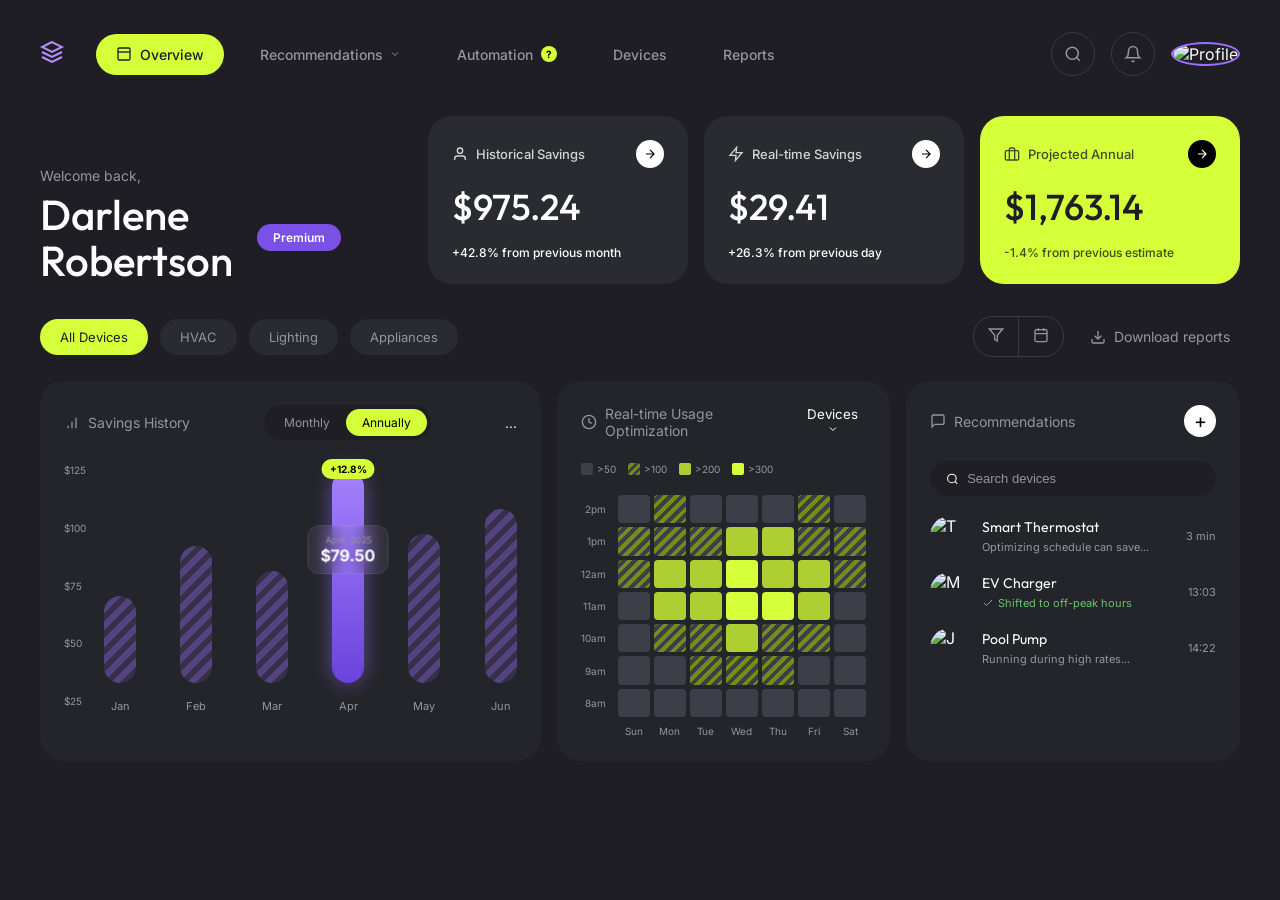
==== dashboard/index.html @ 96c500b2 "dashboards saving display" ====
<!DOCTYPE html>
<html lang="en">
<head>
    <meta charset="UTF-8">
    <meta name="viewport" content="width=device-width, initial-scale=1.0">
    <title>Savings Dashboard</title>
    <link rel="stylesheet" href="styles.css">
    <link href="https://fonts.googleapis.com/css2?family=Inter:wght@400;500;600;700&display=swap" rel="stylesheet">
    <link href="https://fonts.googleapis.com/css2?family=Outfit:wght@400;500;600;700&display=swap" rel="stylesheet">
</head>
<body>
    <div class="dashboard-container">
        <!-- Top Navigation -->
        <nav class="top-nav">
            <div class="left-nav">
                <div class="logo">
                    <svg viewBox="0 0 24 24" width="24" height="24" stroke="currentColor" stroke-width="2" fill="none">
                        <path d="M12 2L2 7l10 5 10-5-10-5zM2 17l10 5 10-5M2 12l10 5 10-5"></path>
                    </svg>
                </div>
                <button class="nav-btn active">
                    <svg width="16" height="16" viewBox="0 0 24 24" fill="none" stroke="currentColor" stroke-width="2"><rect x="3" y="3" width="18" height="18" rx="2"/><path d="M3 9h18"/></svg>
                    Overview
                </button>
                <button class="nav-btn dropdown">Recommendations <svg width="12" height="12" viewBox="0 0 24 24" fill="none" stroke="currentColor" stroke-width="2"><path d="M6 9l6 6 6-6"/></svg></button>
                <button class="nav-btn">Automation <span class="help-icon">?</span></button>
                <button class="nav-btn">Devices</button>
                <button class="nav-btn">Reports</button>
            </div>
            <div class="right-nav">
                <button class="icon-btn search-btn">
                    <svg width="18" height="18" viewBox="0 0 24 24" fill="none" stroke="currentColor" stroke-width="2"><circle cx="11" cy="11" r="8"/><path d="M21 21l-4.35-4.35"/></svg>
                </button>
                <button class="icon-btn">
                    <svg width="18" height="18" viewBox="0 0 24 24" fill="none" stroke="currentColor" stroke-width="2"><path d="M18 8A6 6 0 0 0 6 8c0 7-3 9-3 9h18s-3-2-3-9"/><path d="M13.73 21a2 2 0 0 1-3.46 0"/></svg>
                </button>
                <div class="avatar">
                    <img src="https://i.pravatar.cc/150?u=darlene" alt="Profile">
                </div>
            </div>
        </nav>

        <!-- Header and KPIs -->
        <div class="header-section">
            <div class="greeting">
                <p class="subtitle">Welcome back,</p>
                <div class="title-row">
                    <h1>Darlene<br>Robertson</h1>
                    <span class="badge premium">Premium</span>
                </div>
            </div>
            
            <div class="kpi-group">
                <div class="kpi-card dark">
                    <div class="kpi-header">
                        <div class="kpi-title">
                            <svg width="16" height="16" viewBox="0 0 24 24" fill="none" stroke="currentColor" stroke-width="2"><path d="M20 21v-2a4 4 0 0 0-4-4H8a4 4 0 0 0-4 4v2"/><circle cx="12" cy="7" r="4"/></svg>
                            Historical Savings
                        </div>
                        <button class="arrow-btn"><svg width="14" height="14" viewBox="0 0 24 24" fill="none" stroke="currentColor" stroke-width="2"><path d="M5 12h14m-7-7 7 7-7 7"/></svg></button>
                    </div>
                    <div class="kpi-value">$975.24</div>
                    <div class="kpi-trend up">+42.8% from previous month</div>
                </div>
                
                <div class="kpi-card dark">
                    <div class="kpi-header">
                        <div class="kpi-title">
                            <svg width="16" height="16" viewBox="0 0 24 24" fill="none" stroke="currentColor" stroke-width="2"><path d="M13 2L3 14h9l-1 8 10-12h-9l1-8z"/></svg>
                            Real-time Savings
                        </div>
                        <button class="arrow-btn"><svg width="14" height="14" viewBox="0 0 24 24" fill="none" stroke="currentColor" stroke-width="2"><path d="M5 12h14m-7-7 7 7-7 7"/></svg></button>
                    </div>
                    <div class="kpi-value">$29.41</div>
                    <div class="kpi-trend up">+26.3% from previous day</div>
                </div>

                <div class="kpi-card lime">
                    <div class="kpi-header">
                        <div class="kpi-title">
                            <svg width="16" height="16" viewBox="0 0 24 24" fill="none" stroke="currentColor" stroke-width="2"><rect x="2" y="7" width="20" height="14" rx="2" ry="2"/><path d="M16 21V5a2 2 0 0 0-2-2h-4a2 2 0 0 0-2 2v16"/></svg>
                            Projected Annual
                        </div>
                        <button class="arrow-btn"><svg width="14" height="14" viewBox="0 0 24 24" fill="none" stroke="currentColor" stroke-width="2"><path d="M5 12h14m-7-7 7 7-7 7"/></svg></button>
                    </div>
                    <div class="kpi-value">$1,763.14</div>
                    <div class="kpi-trend down">-1.4% from previous estimate</div>
                </div>
            </div>
        </div>

        <!-- Secondary Toolbar -->
        <div class="toolbar">
            <div class="tabs">
                <button class="tab lime">All Devices</button>
                <button class="tab">HVAC</button>
                <button class="tab">Lighting</button>
                <button class="tab">Appliances</button>
            </div>
            <div class="toolbar-actions">
                <div class="icon-group">
                    <button class="icon-btn-small"><svg width="16" height="16" viewBox="0 0 24 24" fill="none" stroke="currentColor" stroke-width="2"><polygon points="22 3 2 3 10 12.46 10 19 14 21 14 12.46 22 3"/></svg></button>
                    <button class="icon-btn-small"><svg width="16" height="16" viewBox="0 0 24 24" fill="none" stroke="currentColor" stroke-width="2"><rect x="3" y="4" width="18" height="18" rx="2" ry="2"/><line x1="16" y1="2" x2="16" y2="6"/><line x1="8" y1="2" x2="8" y2="6"/><line x1="3" y1="10" x2="21" y2="10"/></svg></button>
                </div>
                <button class="download-btn">
                    <svg width="16" height="16" viewBox="0 0 24 24" fill="none" stroke="currentColor" stroke-width="2"><path d="M21 15v4a2 2 0 0 1-2 2H5a2 2 0 0 1-2-2v-4"/><polyline points="7 10 12 15 17 10"/><line x1="12" y1="15" x2="12" y2="3"/></svg>
                    Download reports
                </button>
            </div>
        </div>

        <!-- Main Content Widgets -->
        <div class="widgets-grid">
            
            <!-- Bar Chart Widget -->
            <div class="widget bar-chart-widget">
                <div class="widget-header">
                    <div class="widget-title">
                        <svg width="16" height="16" viewBox="0 0 24 24" fill="none" stroke="currentColor" stroke-width="2"><path d="M12 20V10M18 20V4M6 20v-4"/></svg>
                        Savings History
                    </div>
                    <div class="toggle-group">
                        <button class="toggle">Monthly</button>
                        <button class="toggle active">Annually</button>
                    </div>
                    <button class="more-btn">...</button>
                </div>
                
                <div class="chart-container">
                    <!-- Pure CSS Chart -->
                    <div class="y-axis">
                        <span>$125</span>
                        <span>$100</span>
                        <span>$75</span>
                        <span>$50</span>
                        <span>$25</span>
                    </div>
                    <div class="bars">
                        <div class="bar-col">
                            <div class="bar striped" style="height: 35%;"></div>
                            <span class="x-label">Jan</span>
                        </div>
                        <div class="bar-col">
                            <div class="bar striped" style="height: 55%;"></div>
                            <span class="x-label">Feb</span>
                        </div>
                        <div class="bar-col">
                            <div class="bar striped" style="height: 45%;"></div>
                            <span class="x-label">Mar</span>
                        </div>
                        <div class="bar-col active">
                            <div class="tooltip">
                                <span class="tt-date">April, 2025</span>
                                <span class="tt-val">$79.50</span>
                            </div>
                            <div class="bar solid" style="height: 85%;">
                                <div class="bar-badge">+12.8%</div>
                            </div>
                            <span class="x-label">Apr</span>
                        </div>
                        <div class="bar-col">
                            <div class="bar striped" style="height: 60%;"></div>
                            <span class="x-label">May</span>
                        </div>
                        <div class="bar-col">
                            <div class="bar striped" style="height: 70%;"></div>
                            <span class="x-label">Jun</span>
                        </div>
                    </div>
                </div>
            </div>

            <!-- Heatmap Widget -->
            <div class="widget heatmap-widget">
                <div class="widget-header">
                    <div class="widget-title">
                        <svg width="16" height="16" viewBox="0 0 24 24" fill="none" stroke="currentColor" stroke-width="2"><circle cx="12" cy="12" r="10"/><polyline points="12 6 12 12 16 14"/></svg>
                        Real-time Usage Optimization
                    </div>
                    <button class="dropdown-btn">Devices <svg width="12" height="12" viewBox="0 0 24 24" fill="none" stroke="currentColor" stroke-width="2"><path d="M6 9l6 6 6-6"/></svg></button>
                </div>
                <div class="heatmap-legend">
                    <span class="legend-item"><span class="dot dark"></span> &gt;50</span>
                    <span class="legend-item"><span class="dot striped"></span> &gt;100</span>
                    <span class="legend-item"><span class="dot med"></span> &gt;200</span>
                    <span class="legend-item"><span class="dot light"></span> &gt;300</span>
                </div>
                <div class="heatmap-grid" id="heatmap-container">
                    <!-- Populated by JS -->
                </div>
            </div>

            <!-- List Widget -->
            <div class="widget list-widget">
                <div class="widget-header">
                    <div class="widget-title">
                        <svg width="16" height="16" viewBox="0 0 24 24" fill="none" stroke="currentColor" stroke-width="2"><path d="M21 15a2 2 0 0 1-2 2H7l-4 4V5a2 2 0 0 1 2-2h14a2 2 0 0 1 2 2z"/></svg>
                        Recommendations
                    </div>
                    <button class="add-btn">+</button>
                </div>
                <div class="search-input">
                    <svg width="14" height="14" viewBox="0 0 24 24" fill="none" stroke="currentColor" stroke-width="2"><circle cx="11" cy="11" r="8"/><path d="M21 21l-4.35-4.35"/></svg>
                    <input type="text" placeholder="Search devices">
                </div>
                <div class="list-items">
                    <div class="list-item">
                        <div class="item-avatar avatar-1">
                            <img src="https://i.pravatar.cc/150?u=theresa" alt="T">
                        </div>
                        <div class="item-content">
                            <div class="item-name">Smart Thermostat</div>
                            <div class="item-desc">Optimizing schedule can save...</div>
                        </div>
                        <div class="item-meta">3 min</div>
                    </div>
                    <div class="list-item">
                        <div class="item-avatar avatar-2">
                            <img src="https://i.pravatar.cc/150?u=marvin" alt="M">
                        </div>
                        <div class="item-content">
                            <div class="item-name">EV Charger</div>
                            <div class="item-desc success"><svg width="12" height="12" viewBox="0 0 24 24" fill="none" stroke="currentColor" stroke-width="2"><polyline points="20 6 9 17 4 12"/></svg> Shifted to off-peak hours</div>
                        </div>
                        <div class="item-meta">13:03</div>
                    </div>
                    <div class="list-item">
                        <div class="item-avatar avatar-3">
                            <img src="https://i.pravatar.cc/150?u=jenny" alt="J">
                        </div>
                        <div class="item-content">
                            <div class="item-name">Pool Pump</div>
                            <div class="item-desc">Running during high rates...</div>
                        </div>
                        <div class="item-meta">14:22</div>
                    </div>
                </div>
            </div>

        </div>
    </div>
    <script src="app.js"></script>
</body>
</html>
---- dashboard/styles.css ----
:root {
    --bg-dark: #1e1e24;
    --panel-bg: #24252a;
    --card-dark: #2a2b30;
    --lime: #d4ff39;
    --lime-hover: #e0ff66;
    --purple: #9b70ff;
    --purple-light: #b392ff;
    --purple-dark: #7a50e6;
    --text-primary: #ffffff;
    --text-sec: #95969c;
    --border: #3b3c43;

    --success: #6cc172;
    --danger: #ff6b6b;
    --font-main: 'Inter', sans-serif;
    --font-heading: 'Outfit', sans-serif;
}

* {
    box-sizing: border-box;
    margin: 0;
    padding: 0;
}

body {
    background-color: var(--bg-dark);
    color: var(--text-primary);
    font-family: var(--font-main);
    margin: 0;
    padding: 0;
    min-height: 100vh;
}

.dashboard-container {
    background-color: var(--bg-dark);
    width: 100%;
    min-height: 100vh;
    padding: 32px 40px;
    display: flex;
    flex-direction: column;
}

button {
    background: transparent;
    border: none;
    cursor: pointer;
    font-family: var(--font-main);
    color: var(--text-primary);
}

/* TOP NAV */
.top-nav {
    display: flex;
    justify-content: space-between;
    align-items: center;
    margin-bottom: 40px;
}

.left-nav {
    display: flex;
    align-items: center;
    gap: 16px;
}

.logo {
    color: var(--purple-light);
    margin-right: 16px;
}

.nav-btn {
    padding: 12px 20px;
    border-radius: 40px;
    font-weight: 500;
    font-size: 14px;
    display: flex;
    align-items: center;
    gap: 8px;
    color: var(--text-sec);
    transition: all 0.2s;
}

.nav-btn:hover {
    background: rgba(255, 255, 255, 0.05);
    color: var(--text-primary);
}

.nav-btn.active {
    background-color: var(--lime);
    color: #1e1e24;
}

.nav-btn.dropdown {
    gap: 6px;
}

.help-icon {
    display: inline-flex;
    justify-content: center;
    align-items: center;
    width: 16px;
    height: 16px;
    background: var(--lime);
    color: #000;
    border-radius: 50%;
    font-size: 10px;
    font-weight: bold;
}

.right-nav {
    display: flex;
    align-items: center;
    gap: 16px;
}

.icon-btn {
    width: 44px;
    height: 44px;
    border-radius: 50%;
    border: 1px solid var(--border);
    display: flex;
    justify-content: center;
    align-items: center;
    color: var(--text-sec);
    transition: 0.2s;
}

.icon-btn:hover {
    color: var(--text-primary);
    border-color: var(--text-sec);
}

.avatar img {
    width: 44px;
    height: 44px;
    border-radius: 50%;
    object-fit: cover;
    border: 2px solid var(--purple);
}

/* HEADER & KPIs */
.header-section {
    display: flex;
    justify-content: space-between;
    align-items: flex-end;
    margin-bottom: 32px;
}

.greeting .subtitle {
    color: var(--text-sec);
    font-size: 14px;
    margin-bottom: 8px;
}

.greeting .title-row {
    display: flex;
    align-items: center;
    gap: 24px;
}

.greeting h1 {
    font-family: var(--font-heading);
    font-size: 42px;
    line-height: 1.1;
    font-weight: 500;
}

.badge {
    padding: 6px 16px;
    border-radius: 20px;
    font-size: 12px;
    font-weight: 600;
}

.badge.premium {
    background-color: var(--purple-dark);
    color: var(--text-primary);
}

.kpi-group {
    display: flex;
    gap: 16px;
}

.kpi-card {
    border-radius: 24px;
    padding: 24px;
    width: 260px;
    display: flex;
    flex-direction: column;
    gap: 16px;
}

.kpi-card.dark {
    background-color: var(--card-dark);
}

.kpi-card.lime {
    background-color: var(--lime);
    color: #1e1e24;
}

.kpi-header {
    display: flex;
    justify-content: space-between;
    align-items: center;
}

.kpi-title {
    display: flex;
    align-items: center;
    gap: 8px;
    font-size: 13px;
    font-weight: 500;
    opacity: 0.8;
}

.kpi-card.dark .arrow-btn {
    background: #fff;
    color: #000;
}

.kpi-card.lime .arrow-btn {
    background: #000;
    color: #fff;
}

.arrow-btn {
    width: 28px;
    height: 28px;
    border-radius: 50%;
    display: flex;
    justify-content: center;
    align-items: center;
}

.kpi-value {
    font-family: var(--font-heading);
    font-size: 36px;
    font-weight: 500;
}

.kpi-trend {
    font-size: 12px;
    display: flex;
    gap: 4px;
    font-weight: 500;
}

.kpi-card.dark .kpi-trend.up {
    color: #fff;
}

.kpi-card.lime .kpi-trend.down {
    color: rgba(0, 0, 0, 0.7);
}

/* TOOLBAR */
.toolbar {
    display: flex;
    justify-content: space-between;
    margin-bottom: 24px;
    align-items: center;
}

.tabs {
    display: flex;
    gap: 12px;
}

.tab {
    padding: 10px 20px;
    border-radius: 24px;
    font-size: 13px;
    background-color: var(--card-dark);
    color: var(--text-sec);
    transition: 0.2s;
}

.tab:hover {
    color: var(--text-primary);
}

.tab.lime {
    background-color: var(--lime);
    color: #1e1e24;
}

.toolbar-actions {
    display: flex;
    gap: 16px;
    align-items: center;
}

.icon-group {
    display: flex;
    border: 1px solid var(--border);
    border-radius: 20px;
    overflow: hidden;
}

.icon-btn-small {
    padding: 10px 14px;
    color: var(--text-sec);
    border-right: 1px solid var(--border);
}

.icon-btn-small:last-child {
    border-right: none;
}

.icon-btn-small:hover {
    color: var(--text-primary);
}

.download-btn {
    display: flex;
    align-items: center;
    gap: 8px;
    color: var(--text-sec);
    font-size: 14px;
    padding: 10px;
}

.download-btn:hover {
    color: var(--text-primary);
}

/* WIDGETS GRID */
.widgets-grid {
    display: grid;
    grid-template-columns: 1.5fr 1fr 1fr;
    gap: 16px;
    height: 380px;
}

.widget {
    background-color: var(--panel-bg);
    border-radius: 24px;
    padding: 24px;
    display: flex;
    flex-direction: column;
}

.widget-header {
    display: flex;
    justify-content: space-between;
    align-items: center;
    margin-bottom: 24px;
}

.widget-title {
    display: flex;
    align-items: center;
    gap: 8px;
    font-size: 14px;
    color: var(--text-sec);
}

/* Chart */
.toggle-group {
    display: flex;
    background: #1e1e24;
    border-radius: 20px;
    padding: 4px;
}

.toggle {
    padding: 6px 16px;
    border-radius: 16px;
    font-size: 12px;
    color: var(--text-sec);
}

.toggle.active {
    background-color: var(--lime);
    color: #000;
}

.chart-container {
    display: flex;
    flex-grow: 1;
    position: relative;
    padding-left: 40px;
    padding-bottom: 24px;
}

.y-axis {
    position: absolute;
    left: 0;
    top: 0;
    bottom: 30px;
    display: flex;
    flex-direction: column;
    justify-content: space-between;
    font-size: 10px;
    color: var(--text-sec);
}

.bars {
    display: flex;
    justify-content: space-between;
    align-items: flex-end;
    width: 100%;
    height: 100%;
    position: relative;
}

.bar-col {
    display: flex;
    flex-direction: column;
    align-items: center;
    height: 100%;
    justify-content: flex-end;
    width: 32px;
    position: relative;
}

.bar {
    width: 100%;
    border-radius: 16px;
    transition: 0.3s;
}

.bar.striped {
    background: repeating-linear-gradient(-45deg,
            rgba(155, 112, 255, 0.4),
            rgba(155, 112, 255, 0.4) 6px,
            rgba(155, 112, 255, 0.15) 6px,
            rgba(155, 112, 255, 0.15) 12px);
}

.bar-col.active .bar.solid {
    background: linear-gradient(to bottom, #a381fb, #6b43dc);
    position: relative;
    box-shadow: 0 0 20px rgba(155, 112, 255, 0.5);
}

.bar-badge {
    position: absolute;
    top: -12px;
    left: 50%;
    transform: translateX(-50%);
    background: var(--lime);
    color: #000;
    font-size: 10px;
    font-weight: bold;
    padding: 4px 8px;
    border-radius: 12px;
}

.x-label {
    margin-top: 16px;
    font-size: 11px;
    color: var(--text-sec);
}

/* Heatmap */
.heatmap-legend {
    display: flex;
    gap: 12px;
    font-size: 10px;
    color: var(--text-sec);
    margin-bottom: 20px;
}

.legend-item {
    display: flex;
    align-items: center;
    gap: 4px;
}

.dot {
    width: 12px;
    height: 12px;
    border-radius: 2px;
}

.dot.dark {
    background: #3c3f47;
}

.dot.striped {
    background: repeating-linear-gradient(-45deg,
            #758c19,
            #758c19 3px,
            #3c3f47 3px,
            #3c3f47 6px);
}

.dot.med {
    background: #adcf32;
}

.dot.light {
    background: #d4ff39;
}

.heatmap-grid {
    display: grid;
    grid-template-columns: auto repeat(7, 1fr);
    grid-template-rows: repeat(7, 1fr);
    gap: 4px;
    flex-grow: 1;
}

.hm-cell {
    border-radius: 4px;
    min-height: 12px;
}

.hm-cell.dark {
    background: #3c3f47;
}

.hm-cell.striped {
    background: repeating-linear-gradient(-45deg,
            #758c19,
            #758c19 4px,
            #3c3f47 4px,
            #3c3f47 8px);
}

.hm-cell.med {
    background: #adcf32;
}

.hm-cell.light {
    background: #d4ff39;
}

.hm-label {
    font-size: 10px;
    color: var(--text-sec);
    display: flex;
    align-items: center;
    justify-content: flex-end;
    padding-right: 8px;
}

.hm-x-label {
    text-align: center;
    font-size: 10px;
    color: var(--text-sec);
    margin-top: 4px;
}

/* List */
.add-btn {
    width: 32px;
    height: 32px;
    border-radius: 50%;
    background: #fff;
    color: #000;
    font-size: 20px;
    display: flex;
    justify-content: center;
    align-items: center;
}

.search-input {
    display: flex;
    align-items: center;
    gap: 8px;
    background: #1e1e24;
    border-radius: 20px;
    padding: 10px 16px;
    margin-bottom: 20px;
}

.search-input input {
    background: transparent;
    border: none;
    outline: none;
    color: #fff;
    font-size: 13px;
    width: 100%;
}

.search-input input::placeholder {
    color: var(--text-sec);
}

.list-items {
    display: flex;
    flex-direction: column;
    gap: 16px;
    overflow-y: auto;
}

.list-item {
    display: flex;
    align-items: center;
    gap: 12px;
}

.item-avatar {
    width: 40px;
    height: 40px;
    border-radius: 50%;
    overflow: hidden;
}

.item-avatar img {
    width: 100%;
    height: 100%;
    object-fit: cover;
}

.item-content {
    flex-grow: 1;
}

.item-name {
    font-size: 14px;
    font-family: var(--font-heading);
    margin-bottom: 4px;
}

.item-desc {
    font-size: 11px;
    color: var(--text-sec);
    display: flex;
    align-items: center;
    gap: 4px;
}

.item-desc.success {
    color: var(--success);
}

.item-meta {
    font-size: 11px;
    color: var(--text-sec);
}

/* Active Bar Tooltip */
.tooltip {
    position: absolute;
    top: 50%;
    left: 50%;
    transform: translate(-50%, -130%);
    background: rgba(255, 255, 255, 0.05);
    backdrop-filter: blur(10px);
    border: 1px solid rgba(255, 255, 255, 0.1);
    padding: 8px 12px;
    border-radius: 12px;
    display: flex;
    flex-direction: column;
    align-items: center;
    pointer-events: none;
    z-index: 10;
}

.tt-date {
    font-size: 9px;
    color: var(--text-sec);
}

.tt-val {
    font-size: 16px;
    font-weight: bold;
    color: #fff;
}
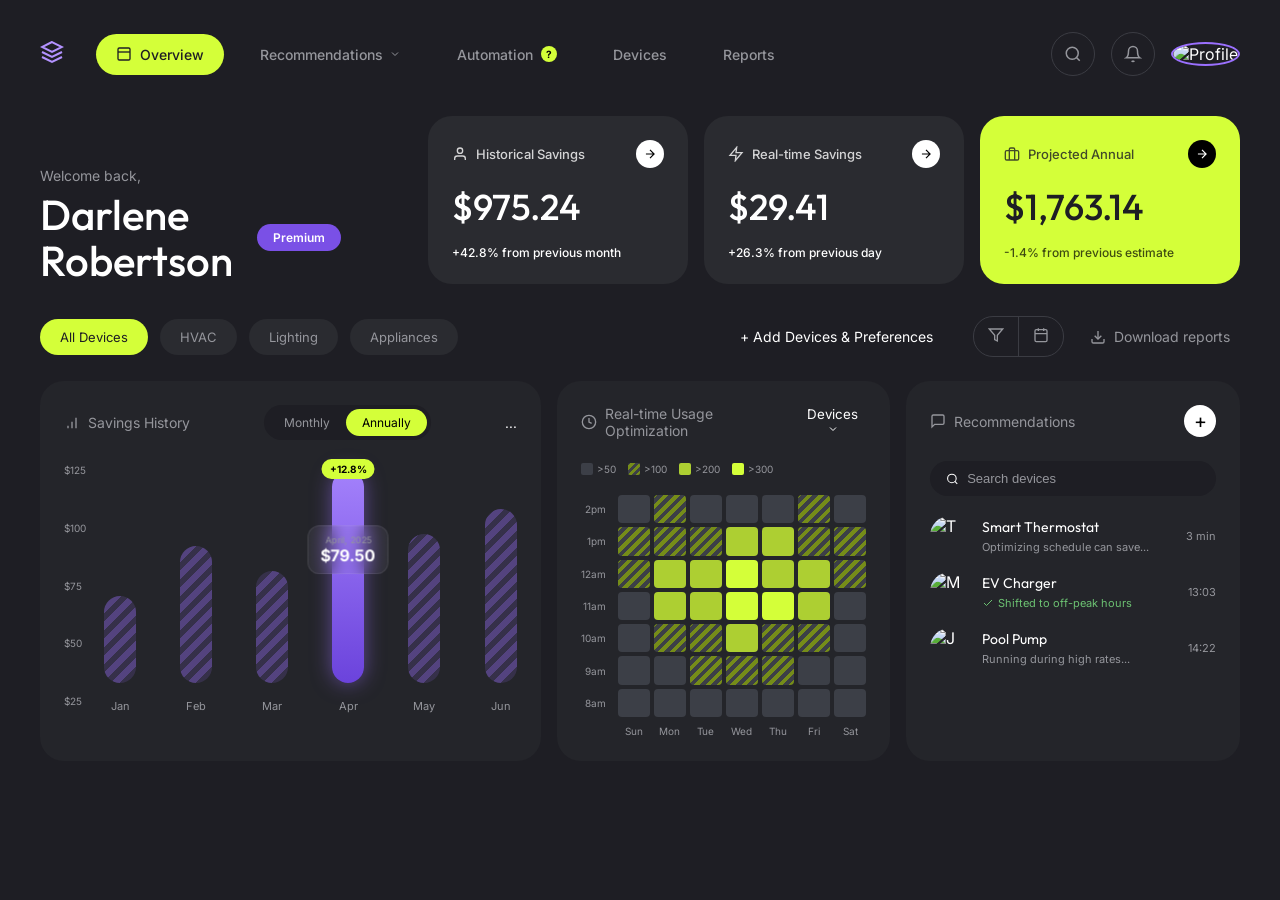
==== commit 9a6689c3: "onboarding flow creation" ====
--- a/dashboard/index.html
+++ b/dashboard/index.html
@@ -1,5 +1,6 @@
 <!DOCTYPE html>
 <html lang="en">
+
 <head>
     <meta charset="UTF-8">
     <meta name="viewport" content="width=device-width, initial-scale=1.0">
@@ -8,6 +9,7 @@
     <link href="https://fonts.googleapis.com/css2?family=Inter:wght@400;500;600;700&display=swap" rel="stylesheet">
     <link href="https://fonts.googleapis.com/css2?family=Outfit:wght@400;500;600;700&display=swap" rel="stylesheet">
 </head>
+
 <body>
     <div class="dashboard-container">
         <!-- Top Navigation -->
@@ -19,20 +21,32 @@
                     </svg>
                 </div>
                 <button class="nav-btn active">
-                    <svg width="16" height="16" viewBox="0 0 24 24" fill="none" stroke="currentColor" stroke-width="2"><rect x="3" y="3" width="18" height="18" rx="2"/><path d="M3 9h18"/></svg>
+                    <svg width="16" height="16" viewBox="0 0 24 24" fill="none" stroke="currentColor" stroke-width="2">
+                        <rect x="3" y="3" width="18" height="18" rx="2" />
+                        <path d="M3 9h18" />
+                    </svg>
                     Overview
                 </button>
-                <button class="nav-btn dropdown">Recommendations <svg width="12" height="12" viewBox="0 0 24 24" fill="none" stroke="currentColor" stroke-width="2"><path d="M6 9l6 6 6-6"/></svg></button>
+                <button class="nav-btn dropdown">Recommendations <svg width="12" height="12" viewBox="0 0 24 24"
+                        fill="none" stroke="currentColor" stroke-width="2">
+                        <path d="M6 9l6 6 6-6" />
+                    </svg></button>
                 <button class="nav-btn">Automation <span class="help-icon">?</span></button>
                 <button class="nav-btn">Devices</button>
                 <button class="nav-btn">Reports</button>
             </div>
             <div class="right-nav">
                 <button class="icon-btn search-btn">
-                    <svg width="18" height="18" viewBox="0 0 24 24" fill="none" stroke="currentColor" stroke-width="2"><circle cx="11" cy="11" r="8"/><path d="M21 21l-4.35-4.35"/></svg>
+                    <svg width="18" height="18" viewBox="0 0 24 24" fill="none" stroke="currentColor" stroke-width="2">
+                        <circle cx="11" cy="11" r="8" />
+                        <path d="M21 21l-4.35-4.35" />
+                    </svg>
                 </button>
                 <button class="icon-btn">
-                    <svg width="18" height="18" viewBox="0 0 24 24" fill="none" stroke="currentColor" stroke-width="2"><path d="M18 8A6 6 0 0 0 6 8c0 7-3 9-3 9h18s-3-2-3-9"/><path d="M13.73 21a2 2 0 0 1-3.46 0"/></svg>
+                    <svg width="18" height="18" viewBox="0 0 24 24" fill="none" stroke="currentColor" stroke-width="2">
+                        <path d="M18 8A6 6 0 0 0 6 8c0 7-3 9-3 9h18s-3-2-3-9" />
+                        <path d="M13.73 21a2 2 0 0 1-3.46 0" />
+                    </svg>
                 </button>
                 <div class="avatar">
                     <img src="https://i.pravatar.cc/150?u=darlene" alt="Profile">
@@ -49,27 +63,40 @@
                     <span class="badge premium">Premium</span>
                 </div>
             </div>
-            
+
             <div class="kpi-group">
                 <div class="kpi-card dark">
                     <div class="kpi-header">
                         <div class="kpi-title">
-                            <svg width="16" height="16" viewBox="0 0 24 24" fill="none" stroke="currentColor" stroke-width="2"><path d="M20 21v-2a4 4 0 0 0-4-4H8a4 4 0 0 0-4 4v2"/><circle cx="12" cy="7" r="4"/></svg>
+                            <svg width="16" height="16" viewBox="0 0 24 24" fill="none" stroke="currentColor"
+                                stroke-width="2">
+                                <path d="M20 21v-2a4 4 0 0 0-4-4H8a4 4 0 0 0-4 4v2" />
+                                <circle cx="12" cy="7" r="4" />
+                            </svg>
                             Historical Savings
                         </div>
-                        <button class="arrow-btn"><svg width="14" height="14" viewBox="0 0 24 24" fill="none" stroke="currentColor" stroke-width="2"><path d="M5 12h14m-7-7 7 7-7 7"/></svg></button>
+                        <button class="arrow-btn"><svg width="14" height="14" viewBox="0 0 24 24" fill="none"
+                                stroke="currentColor" stroke-width="2">
+                                <path d="M5 12h14m-7-7 7 7-7 7" />
+                            </svg></button>
                     </div>
                     <div class="kpi-value">$975.24</div>
                     <div class="kpi-trend up">+42.8% from previous month</div>
                 </div>
-                
+
                 <div class="kpi-card dark">
                     <div class="kpi-header">
                         <div class="kpi-title">
-                            <svg width="16" height="16" viewBox="0 0 24 24" fill="none" stroke="currentColor" stroke-width="2"><path d="M13 2L3 14h9l-1 8 10-12h-9l1-8z"/></svg>
+                            <svg width="16" height="16" viewBox="0 0 24 24" fill="none" stroke="currentColor"
+                                stroke-width="2">
+                                <path d="M13 2L3 14h9l-1 8 10-12h-9l1-8z" />
+                            </svg>
                             Real-time Savings
                         </div>
-                        <button class="arrow-btn"><svg width="14" height="14" viewBox="0 0 24 24" fill="none" stroke="currentColor" stroke-width="2"><path d="M5 12h14m-7-7 7 7-7 7"/></svg></button>
+                        <button class="arrow-btn"><svg width="14" height="14" viewBox="0 0 24 24" fill="none"
+                                stroke="currentColor" stroke-width="2">
+                                <path d="M5 12h14m-7-7 7 7-7 7" />
+                            </svg></button>
                     </div>
                     <div class="kpi-value">$29.41</div>
                     <div class="kpi-trend up">+26.3% from previous day</div>
@@ -78,10 +105,17 @@
                 <div class="kpi-card lime">
                     <div class="kpi-header">
                         <div class="kpi-title">
-                            <svg width="16" height="16" viewBox="0 0 24 24" fill="none" stroke="currentColor" stroke-width="2"><rect x="2" y="7" width="20" height="14" rx="2" ry="2"/><path d="M16 21V5a2 2 0 0 0-2-2h-4a2 2 0 0 0-2 2v16"/></svg>
+                            <svg width="16" height="16" viewBox="0 0 24 24" fill="none" stroke="currentColor"
+                                stroke-width="2">
+                                <rect x="2" y="7" width="20" height="14" rx="2" ry="2" />
+                                <path d="M16 21V5a2 2 0 0 0-2-2h-4a2 2 0 0 0-2 2v16" />
+                            </svg>
                             Projected Annual
                         </div>
-                        <button class="arrow-btn"><svg width="14" height="14" viewBox="0 0 24 24" fill="none" stroke="currentColor" stroke-width="2"><path d="M5 12h14m-7-7 7 7-7 7"/></svg></button>
+                        <button class="arrow-btn"><svg width="14" height="14" viewBox="0 0 24 24" fill="none"
+                                stroke="currentColor" stroke-width="2">
+                                <path d="M5 12h14m-7-7 7 7-7 7" />
+                            </svg></button>
                     </div>
                     <div class="kpi-value">$1,763.14</div>
                     <div class="kpi-trend down">-1.4% from previous estimate</div>
@@ -98,12 +132,29 @@
                 <button class="tab">Appliances</button>
             </div>
             <div class="toolbar-actions">
+                <a href="onboarding.html" class="download-btn"
+                    style="text-decoration:none; margin-right:8px; border:1px solid var(--primary); border-radius:12px; padding:8px 16px; color:var(--primary);">
+                    + Add Devices & Preferences
+                </a>
                 <div class="icon-group">
-                    <button class="icon-btn-small"><svg width="16" height="16" viewBox="0 0 24 24" fill="none" stroke="currentColor" stroke-width="2"><polygon points="22 3 2 3 10 12.46 10 19 14 21 14 12.46 22 3"/></svg></button>
-                    <button class="icon-btn-small"><svg width="16" height="16" viewBox="0 0 24 24" fill="none" stroke="currentColor" stroke-width="2"><rect x="3" y="4" width="18" height="18" rx="2" ry="2"/><line x1="16" y1="2" x2="16" y2="6"/><line x1="8" y1="2" x2="8" y2="6"/><line x1="3" y1="10" x2="21" y2="10"/></svg></button>
+                    <button class="icon-btn-small"><svg width="16" height="16" viewBox="0 0 24 24" fill="none"
+                            stroke="currentColor" stroke-width="2">
+                            <polygon points="22 3 2 3 10 12.46 10 19 14 21 14 12.46 22 3" />
+                        </svg></button>
+                    <button class="icon-btn-small"><svg width="16" height="16" viewBox="0 0 24 24" fill="none"
+                            stroke="currentColor" stroke-width="2">
+                            <rect x="3" y="4" width="18" height="18" rx="2" ry="2" />
+                            <line x1="16" y1="2" x2="16" y2="6" />
+                            <line x1="8" y1="2" x2="8" y2="6" />
+                            <line x1="3" y1="10" x2="21" y2="10" />
+                        </svg></button>
                 </div>
                 <button class="download-btn">
-                    <svg width="16" height="16" viewBox="0 0 24 24" fill="none" stroke="currentColor" stroke-width="2"><path d="M21 15v4a2 2 0 0 1-2 2H5a2 2 0 0 1-2-2v-4"/><polyline points="7 10 12 15 17 10"/><line x1="12" y1="15" x2="12" y2="3"/></svg>
+                    <svg width="16" height="16" viewBox="0 0 24 24" fill="none" stroke="currentColor" stroke-width="2">
+                        <path d="M21 15v4a2 2 0 0 1-2 2H5a2 2 0 0 1-2-2v-4" />
+                        <polyline points="7 10 12 15 17 10" />
+                        <line x1="12" y1="15" x2="12" y2="3" />
+                    </svg>
                     Download reports
                 </button>
             </div>
@@ -111,12 +162,15 @@
 
         <!-- Main Content Widgets -->
         <div class="widgets-grid">
-            
+
             <!-- Bar Chart Widget -->
             <div class="widget bar-chart-widget">
                 <div class="widget-header">
                     <div class="widget-title">
-                        <svg width="16" height="16" viewBox="0 0 24 24" fill="none" stroke="currentColor" stroke-width="2"><path d="M12 20V10M18 20V4M6 20v-4"/></svg>
+                        <svg width="16" height="16" viewBox="0 0 24 24" fill="none" stroke="currentColor"
+                            stroke-width="2">
+                            <path d="M12 20V10M18 20V4M6 20v-4" />
+                        </svg>
                         Savings History
                     </div>
                     <div class="toggle-group">
@@ -125,7 +179,7 @@
                     </div>
                     <button class="more-btn">...</button>
                 </div>
-                
+
                 <div class="chart-container">
                     <!-- Pure CSS Chart -->
                     <div class="y-axis">
@@ -174,10 +228,17 @@
             <div class="widget heatmap-widget">
                 <div class="widget-header">
                     <div class="widget-title">
-                        <svg width="16" height="16" viewBox="0 0 24 24" fill="none" stroke="currentColor" stroke-width="2"><circle cx="12" cy="12" r="10"/><polyline points="12 6 12 12 16 14"/></svg>
+                        <svg width="16" height="16" viewBox="0 0 24 24" fill="none" stroke="currentColor"
+                            stroke-width="2">
+                            <circle cx="12" cy="12" r="10" />
+                            <polyline points="12 6 12 12 16 14" />
+                        </svg>
                         Real-time Usage Optimization
                     </div>
-                    <button class="dropdown-btn">Devices <svg width="12" height="12" viewBox="0 0 24 24" fill="none" stroke="currentColor" stroke-width="2"><path d="M6 9l6 6 6-6"/></svg></button>
+                    <button class="dropdown-btn">Devices <svg width="12" height="12" viewBox="0 0 24 24" fill="none"
+                            stroke="currentColor" stroke-width="2">
+                            <path d="M6 9l6 6 6-6" />
+                        </svg></button>
                 </div>
                 <div class="heatmap-legend">
                     <span class="legend-item"><span class="dot dark"></span> &gt;50</span>
@@ -194,13 +255,19 @@
             <div class="widget list-widget">
                 <div class="widget-header">
                     <div class="widget-title">
-                        <svg width="16" height="16" viewBox="0 0 24 24" fill="none" stroke="currentColor" stroke-width="2"><path d="M21 15a2 2 0 0 1-2 2H7l-4 4V5a2 2 0 0 1 2-2h14a2 2 0 0 1 2 2z"/></svg>
+                        <svg width="16" height="16" viewBox="0 0 24 24" fill="none" stroke="currentColor"
+                            stroke-width="2">
+                            <path d="M21 15a2 2 0 0 1-2 2H7l-4 4V5a2 2 0 0 1 2-2h14a2 2 0 0 1 2 2z" />
+                        </svg>
                         Recommendations
                     </div>
                     <button class="add-btn">+</button>
                 </div>
                 <div class="search-input">
-                    <svg width="14" height="14" viewBox="0 0 24 24" fill="none" stroke="currentColor" stroke-width="2"><circle cx="11" cy="11" r="8"/><path d="M21 21l-4.35-4.35"/></svg>
+                    <svg width="14" height="14" viewBox="0 0 24 24" fill="none" stroke="currentColor" stroke-width="2">
+                        <circle cx="11" cy="11" r="8" />
+                        <path d="M21 21l-4.35-4.35" />
+                    </svg>
                     <input type="text" placeholder="Search devices">
                 </div>
                 <div class="list-items">
@@ -220,7 +287,10 @@
                         </div>
                         <div class="item-content">
                             <div class="item-name">EV Charger</div>
-                            <div class="item-desc success"><svg width="12" height="12" viewBox="0 0 24 24" fill="none" stroke="currentColor" stroke-width="2"><polyline points="20 6 9 17 4 12"/></svg> Shifted to off-peak hours</div>
+                            <div class="item-desc success"><svg width="12" height="12" viewBox="0 0 24 24" fill="none"
+                                    stroke="currentColor" stroke-width="2">
+                                    <polyline points="20 6 9 17 4 12" />
+                                </svg> Shifted to off-peak hours</div>
                         </div>
                         <div class="item-meta">13:03</div>
                     </div>
@@ -241,4 +311,5 @@
     </div>
     <script src="app.js"></script>
 </body>
-</html>
+
+</html>
